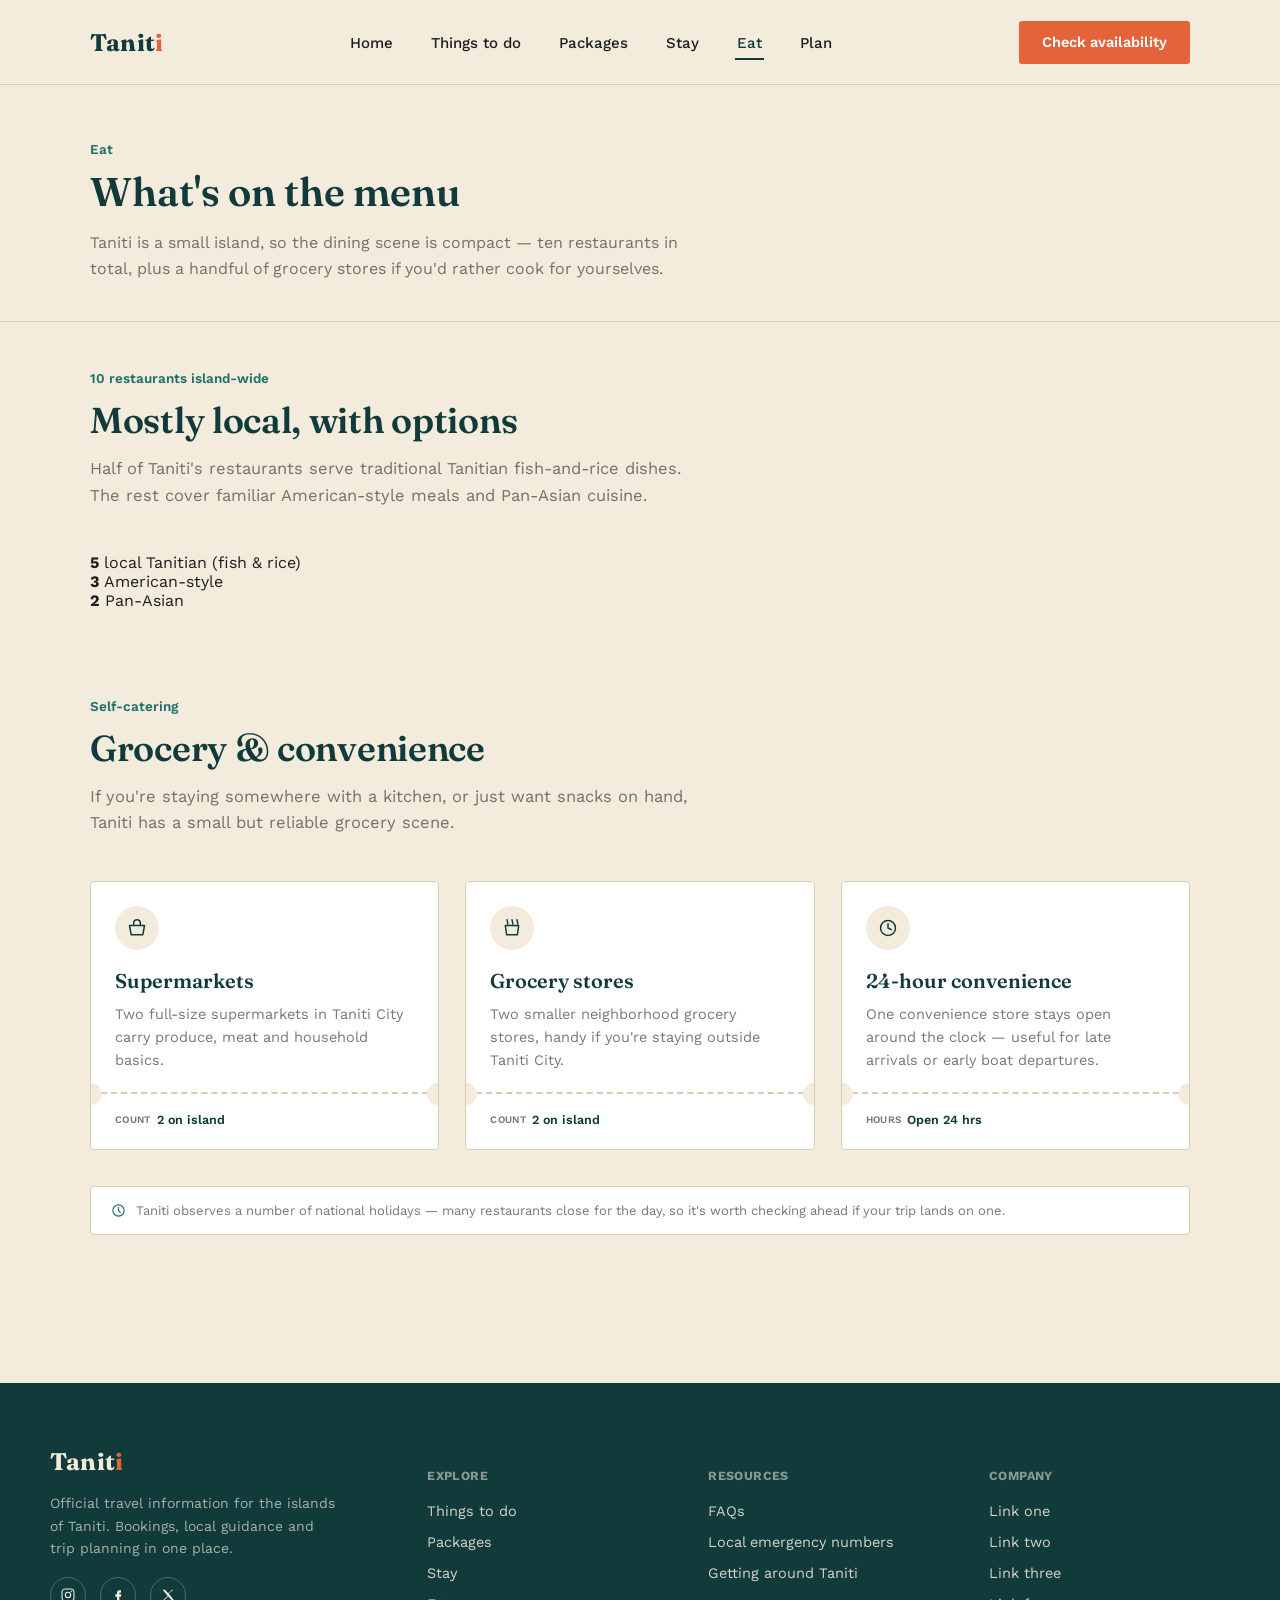
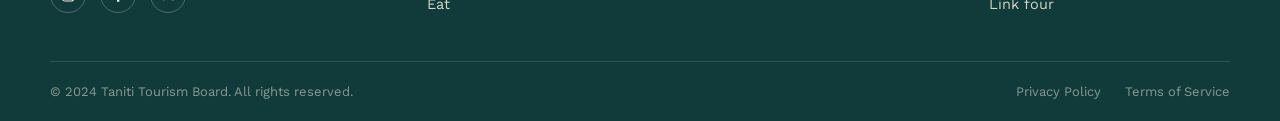
==== eat.html @ 149d0964 "Added stay, eat, plan pages" ====
<!DOCTYPE html>
<html lang="en">
  <head>
    <meta charset="UTF-8" />
    <meta name="viewport" content="width=device-width, initial-scale=1.0" />
    <title>Eat — Taniti</title>
    <link rel="stylesheet" href="styles.css" />
  </head>
  <body>
    <header class="site-header">
      <div class="wrap">
        <a href="index.html" class="logo">Tanit<span>i</span></a>
        <nav class="main-nav">
          <ul>
            <li><a href="index.html">Home</a></li>
            <li><a href="things-to-do.html">Things to do</a></li>
            <li><a href="packages.html">Packages</a></li>
            <li><a href="stay.html">Stay</a></li>
            <li><a href="eat.html" class="current">Eat</a></li>
            <li><a href="plan.html">Plan</a></li>
          </ul>
        </nav>
        <div class="header-actions">
          <a href="packages.html" class="btn btn-coral">Check availability</a>
        </div>
      </div>
    </header>

    <main>
      <section class="page-hero">
        <div class="wrap">
          <div class="section-eyebrow">Eat</div>
          <h1>What's on the menu</h1>
          <p>
            Taniti is a small island, so the dining scene is compact — ten
            restaurants in total, plus a handful of grocery stores if you'd
            rather cook for yourselves.
          </p>
        </div>
      </section>

      <section class="section" style="padding-top:48px;">
        <div class="wrap">
          <div class="section-head">
            <div class="section-eyebrow">10 restaurants island-wide</div>
            <h2>Mostly local, with options</h2>
            <p>
              Half of Taniti's restaurants serve traditional Tanitian
              fish-and-rice dishes. The rest cover familiar American-style meals
              and Pan-Asian cuisine.
            </p>
          </div>

          <div class="stat-bar">
            <div class="stat-seg" style="width:50%; background:#103B3A;"></div>
            <div class="stat-seg" style="width:30%; background:#1F6F6B;"></div>
            <div class="stat-seg" style="width:20%; background:#E4633B;"></div>
          </div>
          <div class="stat-legend">
            <div class="stat-legend-item">
              <span class="stat-swatch" style="background:#103B3A;"></span
              ><strong>5</strong>&nbsp;local Tanitian (fish &amp; rice)
            </div>
            <div class="stat-legend-item">
              <span class="stat-swatch" style="background:#1F6F6B;"></span
              ><strong>3</strong>&nbsp;American-style
            </div>
            <div class="stat-legend-item">
              <span class="stat-swatch" style="background:#E4633B;"></span
              ><strong>2</strong>&nbsp;Pan-Asian
            </div>
          </div>
        </div>
      </section>

      <section class="section" style="padding-top:0;">
        <div class="wrap">
          <div class="section-head">
            <div class="section-eyebrow">Self-catering</div>
            <h2>Grocery &amp; convenience</h2>
            <p>
              If you're staying somewhere with a kitchen, or just want snacks on
              hand, Taniti has a small but reliable grocery scene.
            </p>
          </div>

          <div class="card-grid" style="grid-template-columns:repeat(3,1fr);">
            <article class="ticket">
              <div class="ticket-top">
                <div class="ticket-icon">
                  <svg width="20" height="20" viewBox="0 0 24 24" fill="none">
                    <path
                      d="M3 9h18l-2 11H5L3 9zM8 9V6a4 4 0 018 0v3"
                      stroke="#103B3A"
                      stroke-width="1.8"
                      stroke-linecap="round"
                      stroke-linejoin="round"
                    />
                  </svg>
                </div>
                <h3>Supermarkets</h3>
                <p>
                  Two full-size supermarkets in Taniti City carry produce, meat
                  and household basics.
                </p>
              </div>
              <div class="ticket-perf"></div>
              <div class="ticket-bottom">
                <div class="ticket-meta">
                  <div class="meta-chip"><small>Count</small>2 on island</div>
                </div>
              </div>
            </article>

            <article class="ticket">
              <div class="ticket-top">
                <div class="ticket-icon">
                  <svg width="20" height="20" viewBox="0 0 24 24" fill="none">
                    <path
                      d="M6 2l1 5M12 2l1 5M18 2l1 5M4 9h16l-1.5 11h-13L4 9z"
                      stroke="#103B3A"
                      stroke-width="1.8"
                      stroke-linecap="round"
                      stroke-linejoin="round"
                    />
                  </svg>
                </div>
                <h3>Grocery stores</h3>
                <p>
                  Two smaller neighborhood grocery stores, handy if you're
                  staying outside Taniti City.
                </p>
              </div>
              <div class="ticket-perf"></div>
              <div class="ticket-bottom">
                <div class="ticket-meta">
                  <div class="meta-chip"><small>Count</small>2 on island</div>
                </div>
              </div>
            </article>

            <article class="ticket">
              <div class="ticket-top">
                <div class="ticket-icon">
                  <svg width="20" height="20" viewBox="0 0 24 24" fill="none">
                    <circle
                      cx="12"
                      cy="12"
                      r="9"
                      stroke="#103B3A"
                      stroke-width="1.8"
                    />
                    <path
                      d="M12 7v5l4 2"
                      stroke="#103B3A"
                      stroke-width="1.8"
                      stroke-linecap="round"
                    />
                  </svg>
                </div>
                <h3>24-hour convenience</h3>
                <p>
                  One convenience store stays open around the clock — useful for
                  late arrivals or early boat departures.
                </p>
              </div>
              <div class="ticket-perf"></div>
              <div class="ticket-bottom">
                <div class="ticket-meta">
                  <div class="meta-chip"><small>Hours</small>Open 24 hrs</div>
                </div>
              </div>
            </article>
          </div>

          <div class="legend" style="margin-top:36px;">
            <div class="legend-item">
              <svg width="15" height="15" viewBox="0 0 24 24" fill="none">
                <circle
                  cx="12"
                  cy="12"
                  r="9"
                  stroke="#1F6F6B"
                  stroke-width="1.8"
                />
                <path
                  d="M12 7v5l3 3"
                  stroke="#1F6F6B"
                  stroke-width="1.8"
                  stroke-linecap="round"
                />
              </svg>
              <span
                >Taniti observes a number of national holidays — many
                restaurants close for the day, so it's worth checking ahead if
                your trip lands on one.</span
              >
            </div>
          </div>
        </div>
      </section>
    </main>

    <footer class="site-footer">
      <div class="wrap footer-top">
        <div class="footer-brand">
          <a href="index.html" class="logo">Tanit<span>i</span></a>
          <p>
            Official travel information for the islands of Taniti. Bookings,
            local guidance and trip planning in one place.
          </p>
          <div class="footer-social">
            <a href="#" aria-label="Instagram"
              ><svg width="16" height="16" viewBox="0 0 24 24" fill="none">
                <rect
                  x="3"
                  y="3"
                  width="18"
                  height="18"
                  rx="5"
                  stroke="#F3ECDD"
                  stroke-width="1.6"
                />
                <circle
                  cx="12"
                  cy="12"
                  r="4"
                  stroke="#F3ECDD"
                  stroke-width="1.6"
                />
                <circle cx="17.3" cy="6.7" r="1.1" fill="#F3ECDD" /></svg
            ></a>
            <a href="#" aria-label="Facebook"
              ><svg width="16" height="16" viewBox="0 0 24 24" fill="none">
                <path
                  d="M14 8.5h2.5V5H14c-2 0-3.5 1.5-3.5 3.5V11H8v3.5h2.5V22H14v-7.5h2.5L17 11h-3v-2c0-.3.2-.5.5-.5z"
                  fill="#F3ECDD"
                /></svg
            ></a>
            <a href="#" aria-label="Twitter"
              ><svg width="16" height="16" viewBox="0 0 24 24" fill="none">
                <path
                  d="M4 4l7.5 9.5L4.3 20H6l6.4-5.9L17.5 20H21l-8-10.1L20 4h-1.7l-5.9 5.4L7.5 4H4z"
                  fill="#F3ECDD"
                /></svg
            ></a>
          </div>
        </div>
        <div class="footer-col">
          <h5>Explore</h5>
          <ul>
            <li><a href="things-to-do.html">Things to do</a></li>
            <li><a href="packages.html">Packages</a></li>
            <li><a href="stay.html">Stay</a></li>
            <li><a href="eat.html">Eat</a></li>
          </ul>
        </div>
        <div class="footer-col">
          <h5>Resources</h5>
          <ul>
            <li><a href="faq.html">FAQs</a></li>
            <li><a href="emergency.html">Local emergency numbers</a></li>
            <li><a href="transportation.html">Getting around Taniti</a></li>
          </ul>
        </div>
        <div class="footer-col">
          <h5>Company</h5>
          <ul>
            <li><a href="#">Link one</a></li>
            <li><a href="#">Link two</a></li>
            <li><a href="#">Link three</a></li>
            <li><a href="#">Link four</a></li>
          </ul>
        </div>
      </div>
      <div class="wrap footer-bottom">
        <span>© 2024 Taniti Tourism Board. All rights reserved.</span>
        <div class="footer-bottom-links">
          <a href="#">Privacy Policy</a>
          <a href="#">Terms of Service</a>
        </div>
      </div>
    </footer>
  </body>
</html>
---- styles.css ----
@import url('https://fonts.googleapis.com/css2?family=Fraunces:ital,opsz,wght@0,9..144,400;0,9..144,500;0,9..144,600;0,9..144,700;1,9..144,500&family=Work+Sans:wght@400;500;600;700&display=swap');

:root{
  --tide:      #103B3A;
  --lagoon:    #1F6F6B;
  --lagoon-40: #1F6F6B66;
  --coral:     #E4633B;
  --coral-dark:#C74E2A;
  --sand:      #F3ECDD;
  --sand-deep: #E9DFC8;
  --foam:      #FFFFFF;
  --ink:       #1B1E1D;
  --ink-60:    #1B1E1D99;
  --line:      #D9CDAF;

  --serif: 'Fraunces', Georgia, serif;
  --sans:  'Work Sans', -apple-system, Helvetica, Arial, sans-serif;
}

*{ box-sizing: border-box; }
html{ scroll-behavior: smooth; }
body{
  margin:0;
  font-family: var(--sans);
  color: var(--ink);
  background: var(--sand);
  -webkit-font-smoothing: antialiased;
}
img{ max-width:100%; display:block; }
a{ color: inherit; text-decoration:none; }
ul{ margin:0; padding:0; list-style:none; }
h1,h2,h3,h4{ font-family: var(--serif); margin:0; font-weight:600; color: var(--tide); }
p{ margin:0; line-height:1.6; }
button{ font-family: var(--sans); cursor:pointer; }

.wrap{
  max-width: 1180px;
  margin: 0 auto;
  padding: 0 40px;
}

/* ---------- Focus ---------- */
a:focus-visible, button:focus-visible{
  outline: 2px solid var(--coral);
  outline-offset: 3px;
}

/* ---------- Header ---------- */
.site-header{
  background: var(--sand);
  border-bottom: 1px solid var(--line);
  position: sticky;
  top:0;
  z-index: 50;
}
.site-header .wrap{
  display:flex;
  align-items:center;
  justify-content:space-between;
  height: 84px;
}
.logo{
  font-family: var(--serif);
  font-size: 24px;
  font-weight: 700;
  color: var(--tide);
  letter-spacing: 0.2px;
}
.logo span{ color: var(--coral); }
.main-nav ul{
  display:flex;
  gap: 34px;
  align-items:center;
}
.main-nav a{
  font-size: 15px;
  font-weight: 500;
  color: var(--ink);
  padding: 6px 2px;
  border-bottom: 2px solid transparent;
  transition: border-color .15s ease, color .15s ease;
}
.main-nav a:hover{ border-color: var(--coral); color: var(--tide); }
.main-nav a.current{ border-color: var(--tide); color: var(--tide); }
.header-actions{ display:flex; align-items:center; gap:22px; }

.btn{
  display:inline-flex;
  align-items:center;
  gap:8px;
  padding: 12px 22px;
  border-radius: 3px;
  font-weight: 600;
  font-size: 14.5px;
  border: 1.5px solid transparent;
  transition: transform .12s ease, background .15s ease, color .15s ease, border-color .15s ease;
}
.btn:hover{ transform: translateY(-1px); }
.btn-coral{ background: var(--coral); color: var(--foam); }
.btn-coral:hover{ background: var(--coral-dark); }
.btn-outline{ border-color: var(--tide); color: var(--tide); background:transparent; }
.btn-outline:hover{ background: var(--tide); color: var(--foam); }
.btn-ghost{ color: var(--tide); font-weight:600; font-size:14.5px; }

/* ---------- Hero ---------- */
.hero{
  padding: 76px 0 0;
  overflow:hidden;
}
.hero .wrap{
  display:grid;
  grid-template-columns: 1.05fr 0.95fr;
  gap: 56px;
  align-items:center;
}
.hero-eyebrow{
  color: var(--coral-dark);
  font-weight:600;
  font-size: 14px;
  letter-spacing: .3px;
  margin-bottom: 18px;
}
.hero h1{
  font-size: 52px;
  line-height: 1.08;
  letter-spacing: -0.5px;
}
.hero h1 em{ font-style: italic; color: var(--lagoon); }
.hero p.lede{
  margin-top: 22px;
  font-size: 18px;
  color: var(--ink-60);
  max-width: 46ch;
}
.hero-actions{ display:flex; gap:14px; margin-top: 32px; }
.hero-note{
  margin-top: 22px;
  font-size: 13.5px;
  color: var(--ink-60);
}

.hero-art{ position:relative; }
.hero-art svg{ width:100%; height:auto; }

/* ---------- Trust strip ---------- */
.trust-strip{
  border-top: 1px solid var(--line);
  border-bottom: 1px solid var(--line);
  margin-top: 64px;
}
.trust-strip .wrap{
  display:flex;
  justify-content:space-between;
  padding: 22px 40px;
  flex-wrap:wrap;
  gap: 16px 32px;
}
.trust-item{
  display:flex;
  align-items:center;
  gap:10px;
  font-size: 14px;
  color: var(--tide);
  font-weight:500;
}
.trust-item svg{ flex-shrink:0; }

/* ---------- Section shell ---------- */
.section{ padding: 88px 0; }
.section-head{ max-width: 620px; margin-bottom: 44px; }
.section-eyebrow{
  font-size: 13.5px;
  font-weight:600;
  color: var(--lagoon);
  margin-bottom: 12px;
}
.section h2{ font-size: 36px; letter-spacing:-0.3px; }
.section-head p{ margin-top: 14px; color: var(--ink-60); font-size: 16.5px; }
.section-head-row{
  display:flex;
  justify-content:space-between;
  align-items:flex-end;
  gap: 24px;
  margin-bottom: 44px;
}
.section-head-row .section-head{ margin-bottom:0; }

/* ---------- Activity ticket cards ---------- */
.card-grid{
  display:grid;
  grid-template-columns: repeat(3, 1fr);
  gap: 26px;
}
.ticket{
  background: var(--foam);
  border: 1px solid var(--line);
  border-radius: 4px;
  position:relative;
  display:flex;
  flex-direction:column;
  overflow:hidden;
}
.ticket-top{
  padding: 24px 24px 20px;
  flex:1;
}
.ticket-icon{
  width:44px; height:44px;
  border-radius:50%;
  background: var(--sand);
  display:flex; align-items:center; justify-content:center;
  margin-bottom:18px;
}
.ticket-top h3{ font-size: 20px; margin-bottom:10px; }
.ticket-top p{ font-size: 14.5px; color: var(--ink-60); }

.ticket-perf{
  position:relative;
  height:0;
  border-top: 2px dashed var(--line);
  margin: 0 0;
}
.ticket-perf::before,
.ticket-perf::after{
  content:"";
  position:absolute;
  top:-11px;
  width:22px; height:22px;
  background: var(--sand);
  border-radius:50%;
}
.ticket-perf::before{ left:-11px; }
.ticket-perf::after{ right:-11px; }

.ticket-bottom{
  padding: 18px 24px 22px;
  display:flex;
  align-items:center;
  justify-content:space-between;
  gap:12px;
}
.ticket-meta{ display:flex; gap:16px; }
.meta-chip{
  display:flex;
  align-items:center;
  gap:6px;
  font-size: 12.5px;
  font-weight:600;
  color: var(--tide);
}
.meta-chip small{
  display:block;
  font-size: 10px;
  font-weight:600;
  letter-spacing: .3px;
  color: var(--ink-60);
  text-transform: uppercase;
}
.ticket-price{ text-align:right; }
.ticket-price .amount{
  font-family: var(--serif);
  font-size: 21px;
  color: var(--tide);
  font-weight:700;
}
.ticket-price .unit{ display:block; font-size:11px; color: var(--ink-60); }

.ticket-link{
  display:block;
  text-align:center;
  padding: 13px;
  font-size: 13.5px;
  font-weight:600;
  color: var(--tide);
  border-top: 1px solid var(--line);
  background: var(--sand);
  transition: background .15s ease;
}
.ticket-link:hover{ background: var(--sand-deep); }

/* difficulty dots */
.dots{ display:flex; gap:3px; align-items:center; }
.dot{ width:6px; height:6px; border-radius:50%; background: var(--line); }
.dot.on{ background: var(--coral); }

/* ---------- Difficulty / age legend ---------- */
.legend{
  display:flex;
  gap: 30px;
  flex-wrap:wrap;
  margin-top: 6px;
  padding: 16px 20px;
  background: var(--foam);
  border: 1px solid var(--line);
  border-radius: 4px;
}
.legend-item{ display:flex; align-items:center; gap:10px; font-size:13px; color: var(--ink-60); }
.legend-item strong{ color: var(--tide); font-weight:600; }

/* ---------- Boarding pass / package cards ---------- */
.pass-grid{
  display:grid;
  grid-template-columns: repeat(3, 1fr);
  gap: 28px;
  align-items:stretch;
}
.pass{
  background: var(--foam);
  border: 1px solid var(--line);
  border-radius: 4px;
  display:flex;
  flex-direction:column;
  position:relative;
}
.pass.featured{
  border-color: var(--tide);
  box-shadow: 0 0 0 1px var(--tide);
}
.pass-flag{
  position:absolute;
  top: 18px;
  right: -1px;
  background: var(--coral);
  color: var(--foam);
  font-size: 11.5px;
  font-weight:700;
  letter-spacing:.3px;
  padding: 6px 14px 6px 16px;
  border-top-left-radius: 3px;
  border-bottom-left-radius: 3px;
}
.pass-head{ padding: 30px 28px 22px; }
.pass-route{
  display:flex;
  align-items:center;
  gap: 10px;
  font-size: 12px;
  font-weight:600;
  letter-spacing:.4px;
  color: var(--lagoon);
  margin-bottom: 16px;
}
.pass-route .line{ flex:1; height:1px; background: var(--lagoon-40); position:relative; }
.pass-route .line::after{
  content:"";
  position:absolute; right:-2px; top:-3px;
  border: 4px solid transparent;
  border-left-color: var(--lagoon);
}
.pass-head h3{ font-size: 23px; margin-bottom: 10px; }
.pass-head p{ font-size: 14.5px; color: var(--ink-60); }

.pass-details{
  padding: 4px 28px 22px;
  display:grid;
  grid-template-columns: 1fr 1fr;
  gap: 14px 10px;
}
.pass-details .kv small{
  display:block;
  font-size: 10.5px;
  font-weight:700;
  letter-spacing:.4px;
  text-transform:uppercase;
  color: var(--ink-60);
  margin-bottom: 3px;
}
.pass-details .kv span{ font-size: 14px; color: var(--tide); font-weight:600; }

.pass-includes{
  padding: 0 28px 22px;
}
.pass-includes p{ font-size:12.5px; font-weight:700; letter-spacing:.3px; color: var(--ink-60); margin-bottom:10px; text-transform:uppercase; }
.pass-includes ul{ display:flex; flex-direction:column; gap:8px; }
.pass-includes li{
  display:flex; gap:9px; align-items:flex-start;
  font-size: 14px; color: var(--ink);
}
.pass-includes li svg{ flex-shrink:0; margin-top:2px; }

.pass-perf{
  position:relative;
  height:0;
  border-top: 2px dashed var(--line);
  margin-top:auto;
}
.pass-perf::before,
.pass-perf::after{
  content:"";
  position:absolute;
  top:-11px;
  width:22px; height:22px;
  background: var(--sand);
  border-radius:50%;
}
.pass-perf::before{ left:-11px; }
.pass-perf::after{ right:-11px; }

.pass-stub{
  padding: 22px 28px 26px;
  display:flex;
  align-items:flex-end;
  justify-content:space-between;
}
.pass-price .amount{ font-family: var(--serif); font-size: 30px; font-weight:700; color: var(--tide); }
.pass-price .per{ font-size: 12.5px; color: var(--ink-60); }

/* ---------- Suitability banner (things-to-do page) ---------- */
.filter-bar{
  display:flex;
  gap:12px;
  flex-wrap:wrap;
  margin-bottom: 40px;
}
.filter-chip{
  padding: 9px 16px;
  border: 1px solid var(--line);
  border-radius: 20px;
  font-size: 13px;
  font-weight:600;
  color: var(--tide);
  background: var(--foam);
}
.filter-chip.active{ background: var(--tide); color: var(--foam); border-color: var(--tide); }

/* ---------- Info banner ---------- */
.callout{
  background: var(--tide);
  border-radius: 6px;
  color: var(--sand);
  padding: 44px 48px;
  display:grid;
  grid-template-columns: 1.3fr 1fr;
  gap: 40px;
  align-items:center;
}
.callout h3{ color: var(--foam); font-size: 27px; margin-bottom:12px; }
.callout p{ color: #F3ECDDcc; font-size: 15px; }
.callout-actions{ display:flex; gap:12px; justify-content:flex-end; }

/* ---------- Simple content page (faq/emergency/transport) ---------- */
.page-hero{
  padding: 56px 0 40px;
  border-bottom: 1px solid var(--line);
}
.page-hero .section-eyebrow{ margin-bottom: 10px; }
.page-hero h1{ font-size: 40px; }
.page-hero p{ margin-top:14px; color: var(--ink-60); font-size:16px; max-width:60ch; }

.content-cols{
  display:grid;
  grid-template-columns: 220px 1fr;
  gap: 56px;
  padding: 56px 0;
}
.side-nav{ display:flex; flex-direction:column; gap:4px; position:sticky; top:104px; align-self:start; }
.side-nav a{
  padding: 9px 12px;
  border-radius:4px;
  font-size:14px;
  font-weight:500;
  color: var(--ink-60);
}
.side-nav a:hover{ background: var(--sand-deep); color: var(--tide); }

.faq-item{ padding: 22px 0; border-bottom:1px solid var(--line); }
.faq-item:first-child{ padding-top:0; }
.faq-item h4{ font-size:16.5px; margin-bottom:10px; }
.faq-item p{ color: var(--ink-60); font-size:14.5px; }

.info-block{ margin-bottom: 40px; }
.info-block h3{ font-size: 19px; margin-bottom:14px; }
.info-block p{ color: var(--ink-60); font-size: 14.5px; margin-bottom: 10px;}
.info-table{ width:100%; border-collapse:collapse; margin-top:8px; }
.info-table th, .info-table td{
  text-align:left;
  padding: 12px 14px;
  border-bottom:1px solid var(--line);
  font-size:14px;
}
.info-table th{ color: var(--ink-60); font-weight:600; font-size:12.5px; text-transform:uppercase; letter-spacing:.3px; }
.info-table td strong{ color: var(--tide); }

.emergency-card{
  background: var(--foam);
  border:1px solid var(--line);
  border-left: 4px solid var(--coral);
  border-radius: 4px;
  padding: 20px 22px;
  margin-bottom:16px;
  display:flex;
  justify-content:space-between;
  align-items:center;
  gap:16px;
}
.emergency-card h4{ font-size:15.5px; margin-bottom:4px; }
.emergency-card p{ font-size:13px; color: var(--ink-60); }
.emergency-number{ font-family: var(--serif); font-size:22px; font-weight:700; color: var(--tide); white-space:nowrap; }

/* ---------- Footer ---------- */
.site-footer{
  background: var(--tide);
  color: var(--sand);
  margin-top: 60px;
}
.footer-top{
  padding: 64px 0 48px;
  display:grid;
  grid-template-columns: 1.4fr 1fr 1fr 1fr;
  gap: 40px;
}
.footer-brand .logo{ color: var(--sand); }
.footer-brand .logo span{ color: var(--coral); }
.footer-brand p{ margin-top:16px; font-size:14px; color:#F3ECDDaa; max-width:32ch; }
.footer-col h5{
  font-size: 12.5px;
  font-weight:700;
  letter-spacing:.4px;
  text-transform:uppercase;
  color: #F3ECDD88;
  margin-bottom:18px;
}
.footer-col ul{ display:flex; flex-direction:column; gap:12px; }
.footer-col a{ font-size:14.5px; color:#F3ECDDdd; }
.footer-col a:hover{ color: var(--coral); }
.footer-social{ display:flex; gap:14px; margin-top:18px; }
.footer-social a{
  width:36px; height:36px;
  border:1px solid #F3ECDD44;
  border-radius:50%;
  display:flex; align-items:center; justify-content:center;
}
.footer-social a:hover{ border-color: var(--coral); }
.footer-bottom{
  border-top: 1px solid #F3ECDD22;
  padding: 22px 0;
  display:flex;
  justify-content:space-between;
  font-size:13px;
  color:#F3ECDD88;
}
.footer-bottom a:hover{ color: var(--coral); }
.footer-bottom-links{ display:flex; gap:24px; }

/* ---------- Responsive ---------- */
@media (max-width: 980px){
  .hero .wrap{ grid-template-columns:1fr; }
  .hero-art{ order:-1; }
  .card-grid{ grid-template-columns: repeat(2,1fr); }
  .pass-grid{ grid-template-columns: 1fr; }
  .footer-top{ grid-template-columns: 1fr 1fr; }
  .content-cols{ grid-template-columns: 1fr; }
  .side-nav{ position:static; flex-direction:row; flex-wrap:wrap; }
}
@media (max-width: 680px){
  .wrap{ padding:0 22px; }
  .main-nav{ display:none; }
  .card-grid{ grid-template-columns: 1fr; }
  .footer-top{ grid-template-columns: 1fr; }
  .callout{ grid-template-columns:1fr; }
  .callout-actions{ justify-content:flex-start; }
  .hero h1{ font-size:38px; }
}
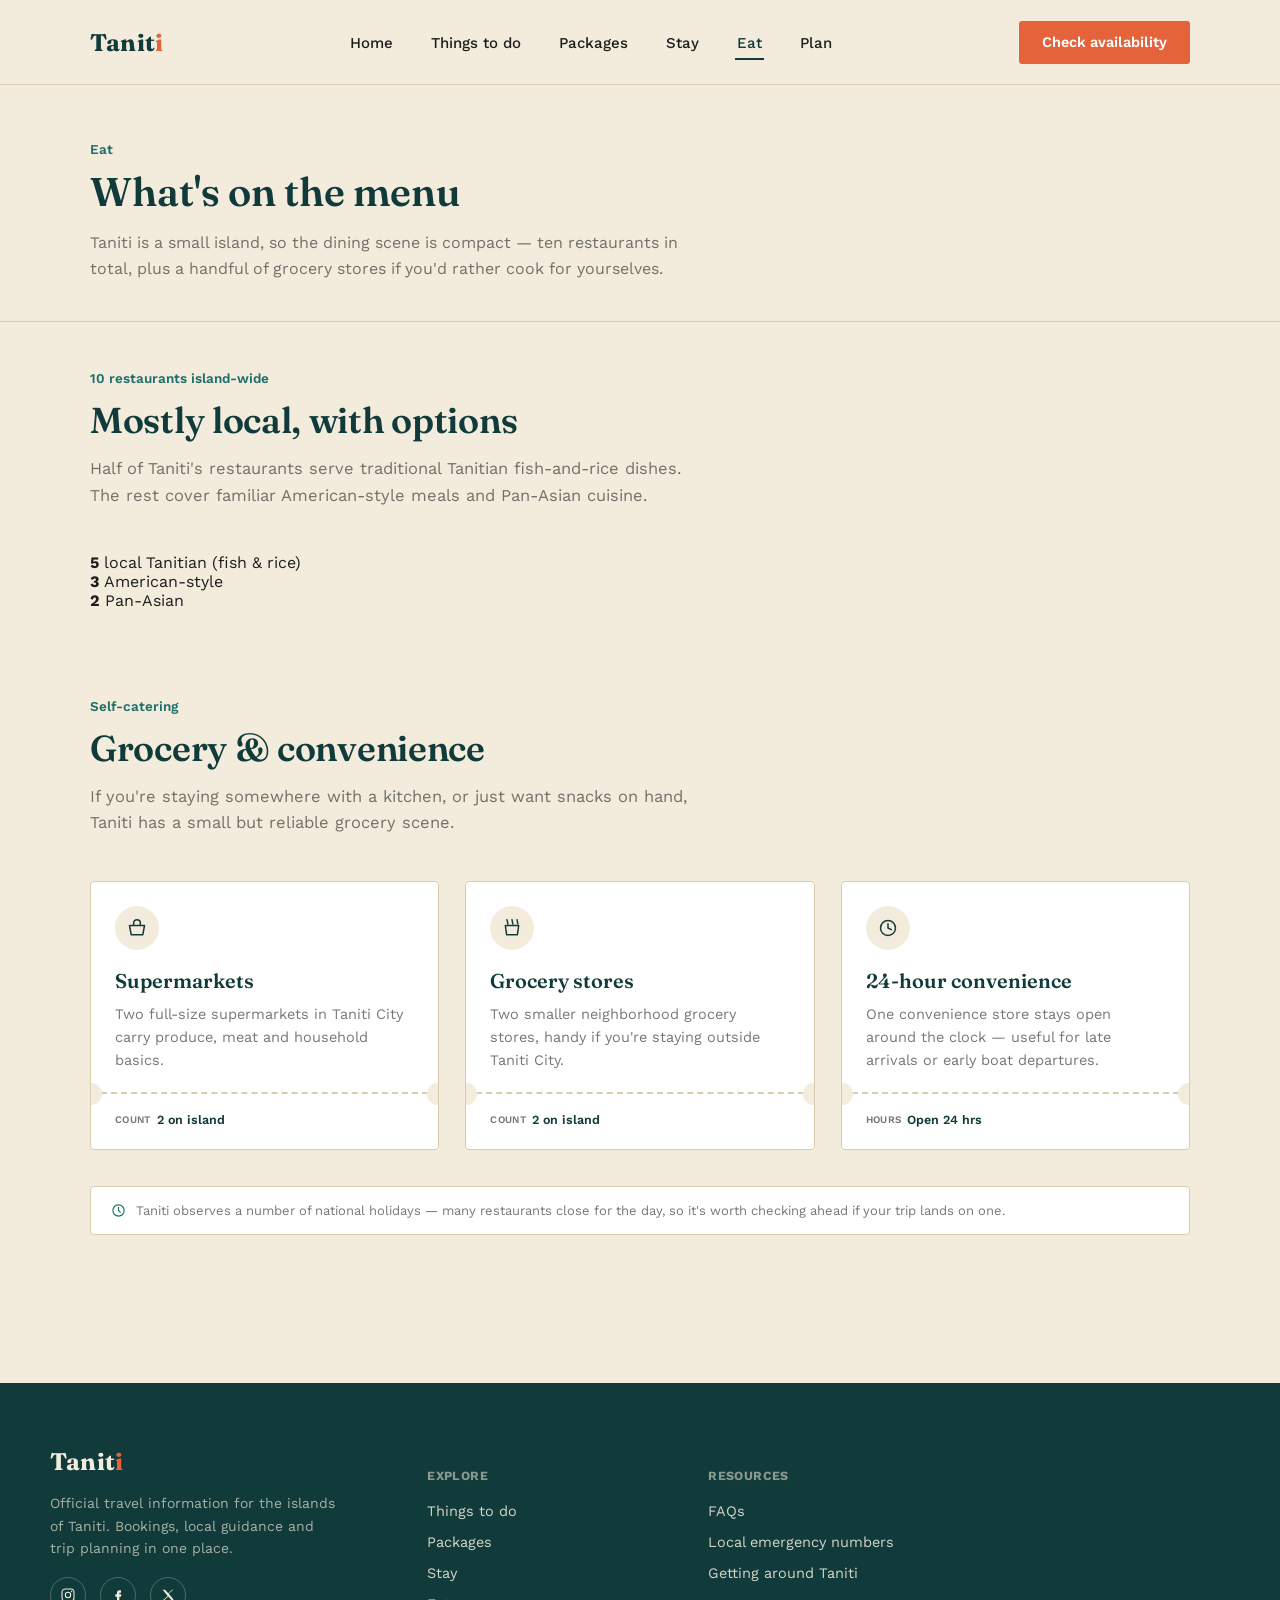
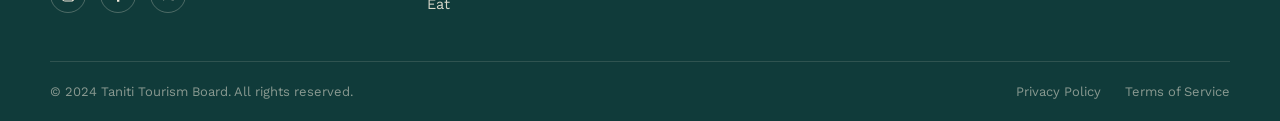
==== commit 23acd909: "removed placeholder text from footer" ====
--- a/eat.html
+++ b/eat.html
@@ -263,15 +263,6 @@
             <li><a href="transportation.html">Getting around Taniti</a></li>
           </ul>
         </div>
-        <div class="footer-col">
-          <h5>Company</h5>
-          <ul>
-            <li><a href="#">Link one</a></li>
-            <li><a href="#">Link two</a></li>
-            <li><a href="#">Link three</a></li>
-            <li><a href="#">Link four</a></li>
-          </ul>
-        </div>
       </div>
       <div class="wrap footer-bottom">
         <span>© 2024 Taniti Tourism Board. All rights reserved.</span>
